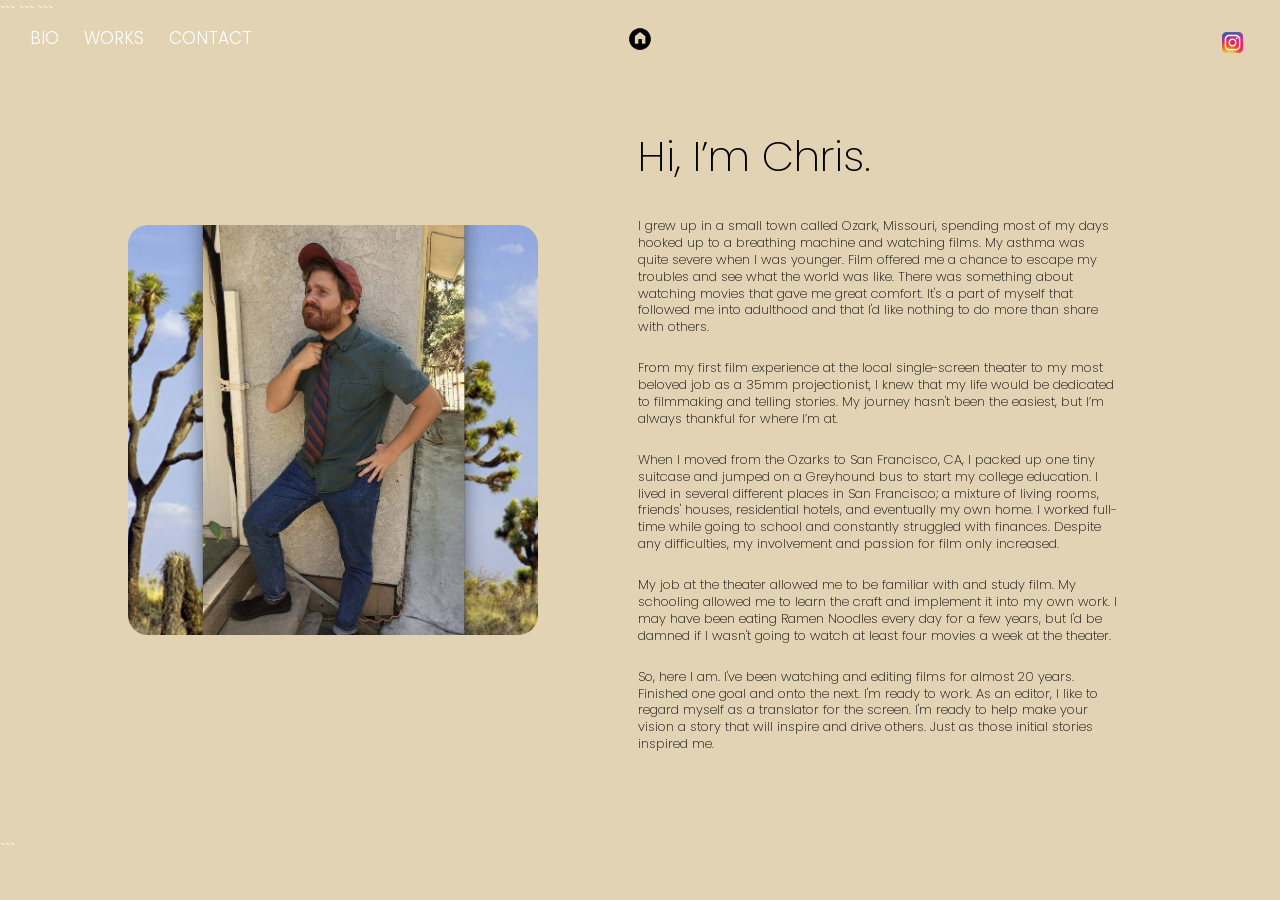
==== bio.html @ 41954a87 "Initial Website Upload" ====
<!DOCTYPE html>

<html lang="en">
<head>
    <meta charset="UTF-8">
    <meta name="viewport" content="width=device-width, initial-scale=1.0">
    <title>Bio — Chris Gren</title>

```
<link rel="preconnect" href="https://fonts.googleapis.com"> <link rel="preconnect" href="https://fonts.gstatic.com" crossorigin> <link href="https://fonts.googleapis.com/css2?family=Poppins:wght@100;200;300&display=swap" rel="stylesheet">

<link rel="stylesheet" href="style.css">
```

</head>

<body class="works-page">

```
<a href="index.html" class="home-button">
<img src="images/home.png" alt="Home">
</a>

<nav class="navigation">
    <div class="left-nav">
        <a href="bio.html">BIO</a>
        <a href="works.html">WORKS</a>
        <a href="contact.html">CONTACT</a>
    </div>

<a class="instagram" href="https://www.instagram.com/chirs_gren/" target="_blank">
    <img src="images/instagram-logo-instagram-icon-transparent-free-png.webp" alt="Instagram">
</a>
</nav>

<main class="bio-page">

    <div class="bio-image">
        <img src="images/me+3.jpg" alt="Chris Gren">
    </div>

    <div class="bio-text">
        <h1>Hi, I’m Chris.</h1>

        <p>
            I grew up in a small town called Ozark, Missouri, spending most of my days hooked up to a breathing machine and watching films. My asthma was quite severe when I was younger. Film offered me a chance to escape my troubles and see what the world was like. There was something about watching movies that gave me great comfort. It's a part of myself that followed me into adulthood and that I'd like nothing to do more than share with others.
        </p>

        <p>
            From my first film experience at the local single-screen theater to my most beloved job as a 35mm projectionist, I knew that my life would be dedicated to filmmaking and telling stories. My journey hasn't been the easiest, but I’m always thankful for where I’m at.
        </p>

        <p>
            When I moved from the Ozarks to San Francisco, CA, I packed up one tiny suitcase and jumped on a Greyhound bus to start my college education. I lived in several different places in San Francisco; a mixture of living rooms, friends' houses, residential hotels, and eventually my own home. I worked full-time while going to school and constantly struggled with finances. Despite any difficulties, my involvement and passion for film only increased.
        </p>

        <p>
            My job at the theater allowed me to be familiar with and study film. My schooling allowed me to learn the craft and implement it into my own work. I may have been eating Ramen Noodles every day for a few years, but I'd be damned if I wasn't going to watch at least four movies a week at the theater.
        </p>

        <p>
            So, here I am. I've been watching and editing films for almost 20 years. Finished one goal and onto the next. I'm ready to work. As an editor, I like to regard myself as a translator for the screen. I'm ready to help make your vision a story that will inspire and drive others. Just as those initial stories inspired me.
        </p>
    </div>

</main>
```

</body>
</html>
---- style.css ----
* {
    box-sizing: border-box;
}

html,
body {
    margin: 0;
    width: 100%;
    height: 100%;
}

body {
    font-family: "Poppins", sans-serif;
    font-weight: 300;
    background: black;
    color: white;
    overflow: hidden;
}

/* Responsive splash video */
.video-container {
    position: fixed;
    inset: 0;
    width: 100%;
    height: 100%;
    z-index: 1;
    overflow: hidden;
}

.video-container video {
    width: 100%;
    height: 100%;
    display: block;
    object-fit: cover;
    object-position: center;
}

/* Navigation */
.navigation {
    position: fixed;
    top: 0;
    left: 0;
    width: 100%;
    padding: 25px 30px;
    display: flex;
    justify-content: space-between;
    align-items: flex-start;
    z-index: 10;
}

.left-nav {
    display: flex;
    gap: 25px;
}

.navigation a {
    color: white;
    text-decoration: none;
    font-size: 17px;
    font-weight: 300;
}

.instagram {
    font-size: 17px;
}

/* Works page */
body.works-page {
    background: #e2d3b5;
    overflow-y: auto;
}

.works-grid {
    width: 90%;
    max-width: 1800px;
    margin: 120px auto 0;
    padding-bottom: 120px;

    display: grid;
    grid-template-columns: repeat(3, 1fr);
    gap: 30px;
}

.work-item {
    display: block;
    transition:
        transform 0.45s cubic-bezier(0.22, 1, 0.36, 1),
        filter 0.45s cubic-bezier(0.22, 1, 0.36, 1);
}

.work-item img {
    display: block;
    width: 100%;
    height: auto;
    border-radius: 20px;
    clip-path: inset(0 2% 0 2% round 20px);
}

.work-item:hover {
    transform: scale(1.04);
    filter: drop-shadow(0 18px 25px rgba(0, 0, 0, 0.25));
}

/* Bio page */
.bio-page {
    width: 80%;
    max-width: 1200px;
    margin: 100px auto 60px;
    display: grid;
grid-template-columns: minmax(0, 32vw) minmax(0, 1fr);    gap: 100px;
    align-items: start;
}

.bio-image {
   width: min(32vw, 60vh, 1000px);
   margin-top: 100px;
}

.bio-image img {
    display: block;
    width: 100%;
    height: auto;
    border-radius: 20px;
}

.bio-text {
    max-width: 600px;
}

.bio-text h1 {
    margin: 0 0 30px;
    font-size: 42px;
    font-weight: 300;
}

.bio-text {
max-width: 480px;
color: black;
}

.bio-text h1 {
margin: 0 0 30px;
font-size: 42px;
font-weight: 200;
color: black;
}

.bio-text p {
margin: 0 0 24px;
font-size: 13px;
line-height: 1.3;
font-weight: 200;
color: black;
}
.home-button {
position: fixed;
top: 25px;
left: 50%;
transform: translateX(-50%);
z-index: 20;
}

.home-button img {
display: block;
width: 28px;
height: auto;
}
.works-page .navigation, .works-page .home-button { position: absolute; }
.instagram img {
    width: 35px;
    height: 35px;
    display: block;
}
.contact-image {
    width: 600px !important;
    max-width: 90vw !important;
    margin-top: 100px;
}

.contact-image img {
    display: block;
    width: 100% !important;
    max-width: none !important;
    height: auto;
    border-radius: 20px;
}
.contact-image img {
    display: block;
    width: 100% !important;
    max-width: none !important;
    height: auto;
    border-radius: 20px;
    transform: rotate(20deg);
}
.contact-text-box {
    position: absolute;
    width: 100%;
    height: 205px;
    background: #4B5320;
    margin-top: -50px;
    margin-left: -20px;
    border-radius: 20px;
    z-index: 1;

    left: -50px;
    top: 200px;
}
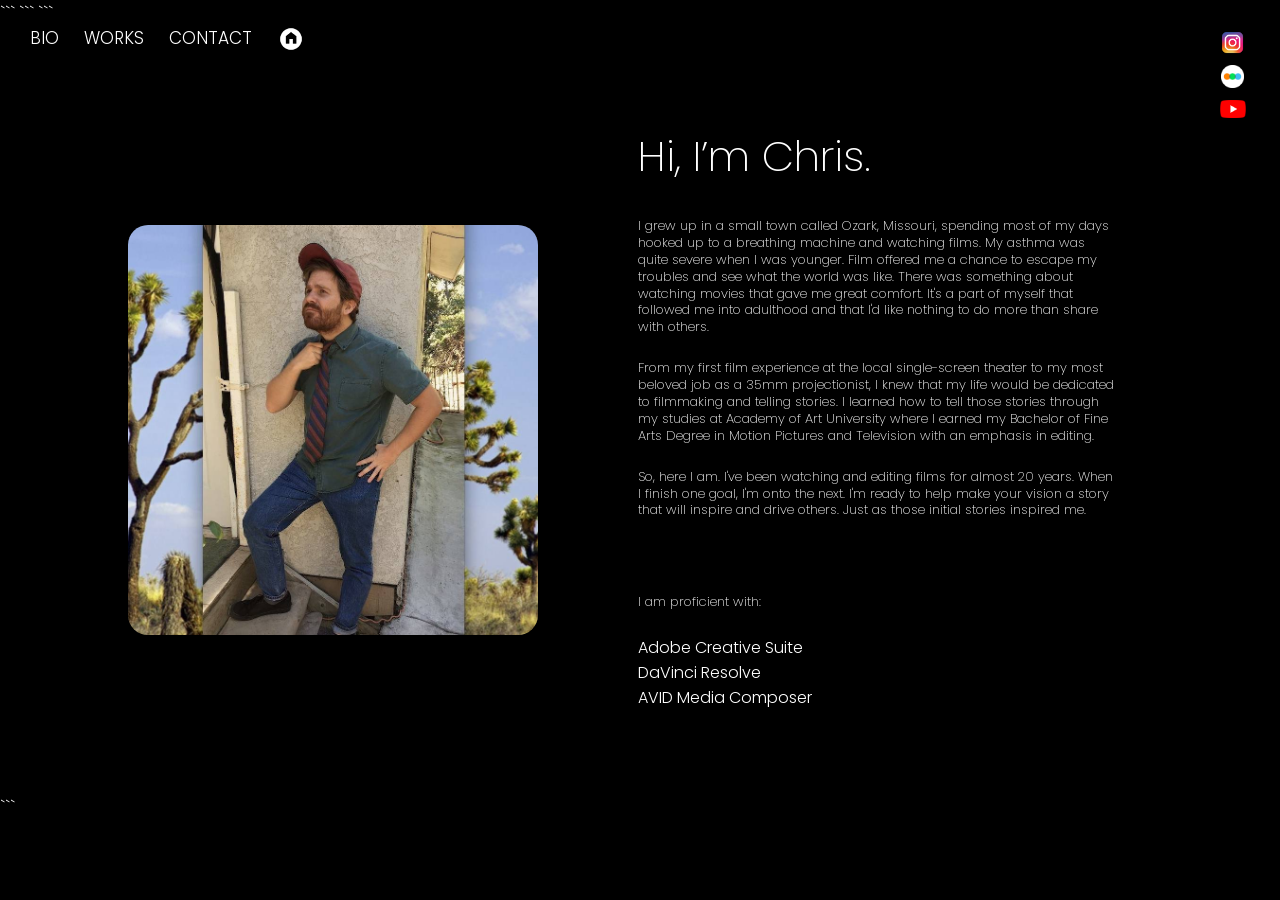
==== commit 2e48689e: "Website Update" ====
--- a/bio.html
+++ b/bio.html
@@ -17,19 +17,26 @@
 <body class="works-page">
 
 ```
-<a href="index.html" class="home-button">
-<img src="images/home.png" alt="Home">
-</a>
 
 <nav class="navigation">
     <div class="left-nav">
         <a href="bio.html">BIO</a>
         <a href="works.html">WORKS</a>
         <a href="contact.html">CONTACT</a>
+        <a href="index.html" class="home-button">
+            <img src="images/home.png" alt="Home">
+        </a>
     </div>
 
 <a class="instagram" href="https://www.instagram.com/chirs_gren/" target="_blank">
     <img src="images/instagram-logo-instagram-icon-transparent-free-png.webp" alt="Instagram">
+</a>
+
+<a class="letterboxd" href="https://letterboxd.com/chirs_gren/" target="_blank" rel="noopener noreferrer">
+    <img src="images/letterboxd-decal-dots-neg-rgb-500px.png" alt="Letterboxd">
+</a>
+<a class="youtube" href="https://www.youtube.com/@PolarbsFilm" target="_blank" rel="noopener noreferrer">
+    <img src="images/Youtube_logo.png" alt="YouTube">
 </a>
 </nav>
 
@@ -47,19 +54,27 @@
         </p>
 
         <p>
-            From my first film experience at the local single-screen theater to my most beloved job as a 35mm projectionist, I knew that my life would be dedicated to filmmaking and telling stories. My journey hasn't been the easiest, but I’m always thankful for where I’m at.
+            From my first film experience at the local single-screen theater to my most beloved job as a 35mm projectionist, I knew that my life would be dedicated to filmmaking and telling stories. I learned how to tell those stories through my studies at Academy of Art University where I earned my Bachelor of Fine Arts Degree in Motion Pictures and Television with an emphasis in editing. 
         </p>
 
         <p>
-            When I moved from the Ozarks to San Francisco, CA, I packed up one tiny suitcase and jumped on a Greyhound bus to start my college education. I lived in several different places in San Francisco; a mixture of living rooms, friends' houses, residential hotels, and eventually my own home. I worked full-time while going to school and constantly struggled with finances. Despite any difficulties, my involvement and passion for film only increased.
+            
         </p>
 
         <p>
-            My job at the theater allowed me to be familiar with and study film. My schooling allowed me to learn the craft and implement it into my own work. I may have been eating Ramen Noodles every day for a few years, but I'd be damned if I wasn't going to watch at least four movies a week at the theater.
+                        So, here I am. I've been watching and editing films for almost 20 years. When I finish one goal, I'm onto the next. I'm ready to help make your vision a story that will inspire and drive others. Just as those initial stories inspired me.
+
         </p>
-
         <p>
-            So, here I am. I've been watching and editing films for almost 20 years. Finished one goal and onto the next. I'm ready to work. As an editor, I like to regard myself as a translator for the screen. I'm ready to help make your vision a story that will inspire and drive others. Just as those initial stories inspired me.
+            <br>
+            <br>
+            <br>
+I am proficient with:
+</p>
+Adobe Creative Suite<br>
+DaVinci Resolve<br>
+AVID Media Composer<br>
+        <p>
         </p>
     </div>
 
--- a/style.css
+++ b/style.css
@@ -65,9 +65,35 @@
     font-size: 17px;
 }
 
+.letterboxd {
+    position: absolute;
+    top: 65px;
+    right: 36px;
+}
+
+.letterboxd img {
+    width: 23px;
+    height: 23px;
+    display: block;
+}
+.youtube {
+    position: fixed !important;
+    top: 100px !important;
+    right: 20px !important;
+    width: 40px;
+    height: 40px;
+    z-index: 9999 !important;
+}
+
+.youtube img {
+    width: 26px;
+    height: auto;
+    display: block;
+}
+
 /* Works page */
 body.works-page {
-    background: #e2d3b5;
+    background: black;
     overflow-y: auto;
 }
 
@@ -78,12 +104,13 @@
     padding-bottom: 120px;
 
     display: grid;
-    grid-template-columns: repeat(3, 1fr);
+ grid-template-columns: repeat(3, 1fr);
     gap: 30px;
 }
 
 .work-item {
     display: block;
+    position: relative;
     transition:
         transform 0.45s cubic-bezier(0.22, 1, 0.36, 1),
         filter 0.45s cubic-bezier(0.22, 1, 0.36, 1);
@@ -136,14 +163,14 @@
 
 .bio-text {
 max-width: 480px;
-color: black;
+color: white;
 }
 
 .bio-text h1 {
 margin: 0 0 30px;
 font-size: 42px;
 font-weight: 200;
-color: black;
+color: white;
 }
 
 .bio-text p {
@@ -151,22 +178,19 @@
 font-size: 13px;
 line-height: 1.3;
 font-weight: 200;
-color: black;
+color: white;
 }
 .home-button {
-position: fixed;
-top: 25px;
-left: 50%;
-transform: translateX(-50%);
-z-index: 20;
+    display: flex;
+    align-items: center;
 }
 
 .home-button img {
-display: block;
-width: 28px;
-height: auto;
-}
-.works-page .navigation, .works-page .home-button { position: absolute; }
+    display: block;
+    width: 28px;
+    height: auto;
+    filter: invert(1);
+}
 .instagram img {
     width: 35px;
     height: 35px;
@@ -196,14 +220,718 @@
 .contact-text-box {
     position: absolute;
     width: 100%;
-    height: 205px;
+    height: 260px;
     background: #4B5320;
-    margin-top: -50px;
+    margin-top: -80px;
     margin-left: -20px;
     border-radius: 20px;
-    z-index: 1;
+    z-index: -1;
 
     left: -50px;
     top: 200px;
 }
 
+.hover-text {
+    position: absolute;
+    top: 0;
+    left: 0;
+
+    color: white;
+    font-size: 35px;
+    font-weight: 300;
+    white-space: nowrap;
+
+    opacity: 0;
+    pointer-events: none;
+    transform: translate(-50%, -50%);
+
+    z-index: 5;
+    
+}
+.work-item:hover .hover-text {
+    opacity: 1;
+}
+.minimized-title {
+    position: absolute;
+    left: 0;
+    top: 100%;
+    width: 100%;
+    margin-top: 12px;
+    text-align: center;
+    font-size: 1rem;
+    font-weight: 300;
+    color: white;
+    opacity: 0;
+    pointer-events: none;
+    transition: opacity 0.6s ease;
+}
+.work-group.open .hover-text {
+    opacity: 0 !important;
+}
+.work-group.open .minimized-title {
+    opacity: 1;
+}
+/* Work category groups */
+.work-group {
+    position: relative;
+    grid-column: 1;
+    margin-bottom: 45px;
+}
+
+.work-group.reverse-blades {
+    grid-column: 1;
+    transform: translateX(calc(200% + 60px));
+}
+
+.work-blades {
+    position: absolute;
+    top: 0;
+    left: 0;
+    width: 100%;
+    height: 100%;
+    z-index: 1;
+}
+
+.blade {
+    position: absolute;
+    top: 0;
+    left: 0;
+    display: block;
+    width: 100%;
+    transform: translateX(0);
+    transition: transform 0.4s ease;
+}
+
+.blade:nth-child(1) {
+    transform: translateX(12px);
+    z-index: 4;
+}
+
+.blade:nth-child(2) {
+    transform: translateX(24px);
+    z-index: 3;
+}
+
+.blade:nth-child(3) {
+    transform: translateX(36px);
+    z-index: 1;
+}
+
+.blade img {
+    display: block;
+    width: 100%;
+    height: auto;
+    border-radius: 20px;
+}
+
+.work-group .main-work {
+    position: relative;
+    z-index: 2;
+    transition: all 0.9s cubic-bezier(0.22, 1, 0.36, 1);
+}
+
+
+.work-group {
+    transition: transform 0.45s cubic-bezier(0.22, 1, 0.36, 1);
+}
+
+.work-group:hover {
+    transform: scale(1.04);
+}
+
+.work-group.reverse-blades:hover {
+    transform: translateX(calc(200% + 60px)) scale(1.04);
+}
+.blade:hover {
+    z-index: 10;
+}
+
+.work-group .blade:nth-child(1):hover {
+    z-index: 10;
+}
+.work-group.open .work-blades {
+    z-index: 6;
+}
+.work-group.open:has(.blade:nth-child(1):hover) .work-blades {
+    z-index: 6;
+}
+
+
+
+.blade {
+    transition:
+        transform 1.1s cubic-bezier(0.22, 1, 0.36, 1),
+        width 1.1s cubic-bezier(0.22, 1, 0.36, 1);
+}
+.placeholder-blade {
+    width: 100%;
+    aspect-ratio: 2060 / 1089;
+    height: auto;
+    border-radius: 20px;
+}
+
+.placeholder-1 {
+    background: #8b6f47;
+}
+
+.placeholder-2 {
+    background: #536878;
+}
+
+.placeholder-3 {
+    background: #7a5963;
+}
+
+.placeholder-4 {
+    background: #6b705c;
+}
+
+.placeholder-5 {
+    background: #9a8c98;
+}
+
+.placeholder-6 {
+    background: #588157;
+}
+
+.placeholder-7 {
+    background: #6d6875;
+}
+.work-group.open .main-work {
+    position: relative;
+    z-index: 30;
+    width: 71.5%;
+    top: 50%;
+transform: translateY(-50%);
+   transition: width 1.1s cubic-bezier(0.22, 1, 0.36, 1),
+                top 1.1s cubic-bezier(0.22, 1, 0.36, 1),
+                transform 1.1s cubic-bezier(0.22, 1, 0.36, 1);
+}.blade:nth-child(4) {
+    z-index: 0;
+}
+
+.blade:nth-child(5) {
+    z-index: -1;
+}
+
+.blade:nth-child(6) {
+    z-index: -2;
+}
+
+.blade:nth-child(7) {
+    z-index: -3;
+}
+
+.blade:nth-child(8) {
+    z-index: -4;
+}
+
+.blade:nth-child(9) {
+    z-index: -5;
+}
+
+.blade:nth-child(10) {
+    z-index: -6;
+}
+.reverse-blades .main-work {
+    margin-left: auto;
+}
+.reverse-blades .main-work {
+    margin-left: auto;
+}
+/* =========================
+   Large category titles
+   ========================= */
+
+.category-title {
+    position: absolute;
+    top: 50%;
+
+    font-size: clamp(48px, 6vw, 110px);
+    font-weight: 600;
+    line-height: 1;
+    white-space: nowrap;
+
+    color: white;
+    pointer-events: none;
+    z-index: 1;
+
+    opacity: 1;
+
+    transition:
+        opacity 0.9s cubic-bezier(0.22, 1, 0.36, 1),
+        transform 1.1s cubic-bezier(0.22, 1, 0.36, 1);
+}
+
+/* Left-side categories */
+
+.work-group:not(.reverse-blades) .category-title {
+    left: 100%;
+    transform: translateY(-50%);
+}
+
+/* Right-side categories */
+
+.work-group.reverse-blades .category-title {
+    right: 100%;
+    transform: translateY(-50%);
+}
+
+/* Slide outward and fade when opened */
+
+.work-group:not(.reverse-blades) .category-title {
+    left: calc(100% + 40px);
+    transform: translateY(-50%);
+}
+
+.work-group.reverse-blades .category-title {
+    right: calc(100% + 40px);
+    transform: translateY(-50%);
+}
+
+.work-group:nth-child(1) .category-title {
+    left: calc(100% + 130px);
+}
+
+.work-group:nth-child(2) .category-title {
+    right: calc(100% + 130px);
+}
+
+.work-group:nth-child(3) .category-title {
+    left: calc(100% + 130px);
+}
+
+.work-group:nth-child(4) .category-title {
+    right: calc(100% + 130px);
+}
+.category-title {
+    transition: opacity 0.35s ease, transform 0.45s ease;
+}
+
+.work-group.open .category-title {
+    opacity: 0;
+    transform: translateX(-60px);
+    pointer-events: none;
+}
+
+.work-group.reverse-blades.open .category-title {
+    transform: translateX(60px);
+}
+/* =========================================
+   SOLID COLORS FOR WORKS PAGE
+   ========================================= */
+
+/* MAIN THUMBNAILS */
+
+
+.works-page .main-work {
+   
+    border-radius: 20px;
+}
+
+
+/* =========================================
+   DOCUMENTARY — BLUE FAMILY
+   ========================================= */
+
+.works-page .work-group:nth-child(1) .work-blades .blade:nth-child(1) {
+    background: #315C72;
+    overflow: hidden;
+    border-radius: 20px;
+}
+
+.works-page .work-group:nth-child(1) .work-blades .blade:nth-child(2) {
+    background: #3F7188;
+    overflow: hidden;
+    border-radius: 20px;
+}
+
+.works-page .work-group:nth-child(1) .work-blades .blade:nth-child(3) {
+    background: #4E879D;
+    overflow: hidden;
+    border-radius: 20px;
+}
+
+.works-page .work-group:nth-child(1) .work-blades .blade img {
+    visibility: hidden;
+}
+
+
+/* =========================================
+   NARRATIVE — BURGUNDY FAMILY
+   ========================================= */
+
+.works-page .work-group:nth-child(2) .work-blades .blade:nth-child(1) {
+    background: #6B3440;
+    overflow: hidden;
+    border-radius: 20px;
+}
+
+.works-page .work-group:nth-child(2) .work-blades .blade:nth-child(2) {
+    background: #7A3E48;
+    overflow: hidden;
+    border-radius: 20px;
+}
+
+.works-page .work-group:nth-child(2) .work-blades .blade:nth-child(3) {
+    background: #8B4A55;
+    overflow: hidden;
+    border-radius: 20px;
+}
+
+.works-page .work-group:nth-child(2) .work-blades .blade img {
+    visibility: hidden;
+}
+
+
+/* =========================================
+   AD — GOLD FAMILY
+   ========================================= */
+
+.works-page .work-group:nth-child(3) .work-blades .blade:nth-child(1) {
+    background: #735728;
+    overflow: hidden;
+    border-radius: 20px;
+}
+
+.works-page .work-group:nth-child(3) .work-blades .blade:nth-child(2) {
+    background: #8A6A32;
+    overflow: hidden;
+    border-radius: 20px;
+}
+
+.works-page .work-group:nth-child(3) .work-blades .blade:nth-child(3) {
+    background: #A07D3D;
+    overflow: hidden;
+    border-radius: 20px;
+}
+
+.works-page .work-group:nth-child(3) .work-blades .blade img {
+    visibility: hidden;
+}
+
+
+/* =========================================
+   INSTRUCTIONAL — GREEN FAMILY
+   ========================================= */
+
+.works-page .work-group:nth-child(4) .work-blades .blade:nth-child(1) {
+    background: #345740;
+    overflow: hidden;
+    border-radius: 20px;
+}
+
+.works-page .work-group:nth-child(4) .work-blades .blade:nth-child(2) {
+    background: #416B50;
+    overflow: hidden;
+    border-radius: 20px;
+}
+
+.works-page .work-group:nth-child(4) .work-blades .blade:nth-child(3) {
+    background: #518261;
+    overflow: hidden;
+    border-radius: 20px;
+}
+
+.works-page .work-group:nth-child(4) .work-blades .blade img {
+    visibility: hidden;
+}
+/* =========================================
+   MOBILE WORKS PAGE
+   ========================================= */
+
+@media (max-width: 700px) {
+
+    /* Single-column page layout */
+    body.works-page {
+        overflow-x: hidden;
+    }
+
+    .works-grid {
+        width: 92%;
+        max-width: none;
+        margin: 100px auto 80px;
+        padding-bottom: 60px;
+
+        display: flex;
+        flex-direction: column;
+        gap: 70px;
+    }
+
+    /* Every category becomes full width */
+    .work-group,
+    .work-group.reverse-blades {
+        width: 100%;
+        grid-column: auto;
+        margin: 0;
+        transform: none;
+    }
+
+    .work-group:hover,
+    .work-group.reverse-blades:hover {
+        transform: none;
+    }
+
+    /* Large main thumbnail */
+    .work-group .main-work,
+    .work-group.open .main-work {
+        width: 100%;
+        margin: 0;
+        top: auto;
+        transform: none;
+    }
+
+    .work-group .main-work:hover {
+        transform: scale(1.02);
+    }
+
+    /* Keep the image's existing rounded corners */
+    .work-item img {
+        width: 100%;
+        border-radius: 20px;
+        clip-path: inset(0 2% 0 2% round 20px);
+    }
+
+    /* Category title becomes a simple label */
+    .category-title,
+    .work-group:nth-child(1) .category-title,
+    .work-group:nth-child(2) .category-title,
+    .work-group:nth-child(3) .category-title,
+    .work-group:nth-child(4) .category-title {
+        position: relative;
+        top: auto;
+        left: auto;
+        right: auto;
+
+        display: block;
+        margin-top: 14px;
+
+        text-align: center;
+        font-size: 28px;
+        line-height: 1;
+        font-weight: 500;
+
+        transform: none;
+        opacity: 1;
+    }
+
+    .work-group.open .category-title,
+    .work-group.reverse-blades.open .category-title {
+        opacity: 1;
+        transform: none;
+    }
+
+    /* The blades now live BELOW the main thumbnail */
+    .work-blades {
+        position: relative;
+        top: auto;
+        left: auto;
+
+        width: 100%;
+        height: 0;
+
+        margin-top: 0;
+
+        overflow: visible;
+        z-index: 6;
+    }
+
+    /* All blades become two-column cards */
+    .blade {
+        position: absolute;
+        top: 0;
+        left: 0;
+
+        width: 48% !important;
+
+        transition:
+            transform 0.7s cubic-bezier(0.22, 1, 0.36, 1),
+            opacity 0.5s ease;
+
+        opacity: 0;
+        pointer-events: none;
+        z-index: 1;
+    }
+
+    /* Hide blades while closed */
+    .work-group:not(.open) .blade {
+        opacity: 0;
+        pointer-events: none;
+    }
+
+    /* Show blades when opened */
+    .work-group.open .blade {
+        opacity: 1;
+        pointer-events: auto;
+    }
+
+    /*
+       MOBILE BLADE POSITIONS
+
+       2 columns × 5 rows
+    */
+
+    .work-group.open .blade:nth-child(1) {
+        transform: translate(0, 0) !important;
+    }
+
+    .work-group.open .blade:nth-child(2) {
+        transform: translate(108%, 0) !important;
+    }
+
+    .work-group.open .blade:nth-child(3) {
+        transform: translate(0, 108%) !important;
+    }
+
+    .work-group.open .blade:nth-child(4) {
+        transform: translate(108%, 108%) !important;
+    }
+
+    .work-group.open .blade:nth-child(5) {
+        transform: translate(0, 216%) !important;
+    }
+
+    .work-group.open .blade:nth-child(6) {
+        transform: translate(108%, 216%) !important;
+    }
+
+    .work-group.open .blade:nth-child(7) {
+        transform: translate(0, 324%) !important;
+    }
+
+    .work-group.open .blade:nth-child(8) {
+        transform: translate(108%, 324%) !important;
+    }
+
+    .work-group.open .blade:nth-child(9) {
+        transform: translate(0, 432%) !important;
+    }
+
+    .work-group.open .blade:nth-child(10) {
+        transform: translate(108%, 432%) !important;
+    }
+
+    /*
+       Give the open blade area enough vertical room
+       for all five rows.
+    */
+
+    .work-group.open .work-blades {
+        height: calc((100vw * 0.92 * 0.48 / 1.891) * 5.4);
+        margin-top: 25px;
+    }
+
+    /* Keep the solid-color blades rounded */
+    .work-group .blade {
+        border-radius: 20px;
+        overflow: hidden;
+    }
+
+    /* Mobile hover text isn't useful on touchscreens */
+    .hover-text {
+        display: none;
+    }
+
+    /* The title below the main thumb is unnecessary on mobile */
+    .minimized-title {
+        display: none;
+    }
+
+    /* Don't enlarge blades when a finger touches them */
+    .blade:hover {
+        width: 48% !important;
+        transform-origin: center;
+    }
+
+    /*
+       Give the main image a little breathing room
+       after opening.
+    */
+    .work-group.open {
+        margin-bottom: 20px;
+    }
+
+}
+/* Mobile navigation */
+@media (max-width: 700px) {
+
+    .home-button {
+        position: absolute;
+        top: 28.5px;
+        left: auto;
+        right: 60px;
+        transform: none;
+    }
+
+    .home-button img {
+        width: 28px;
+        height: auto;
+    }
+
+    .works-page .navigation {
+        padding: 25px 20px;
+    }
+
+/* Smaller Bio text on mobile */
+.bio-page {
+    width: 92%;
+    display: block;
+}
+
+.bio-image {
+    width: 52%;
+    float: right;
+    margin: 0 -20px 20px 20px;
+}
+
+.bio-image img {
+    width: 100%;
+    height: auto;
+    display: block;
+    transform: scale(1.12) translateX(-25px);
+}
+.bio-text {
+    max-width: none;
+    width: 100%;
+}
+
+.bio-text h1 {
+    font-size: 20px;
+    margin: 0 0 20px;
+    clear: right;
+    padding-top: 20px;
+}
+
+.bio-text p {
+    font-size: 13px;
+    line-height: 1.3;
+    margin-bottom: 24px;
+}
+    /* Mobile Contact page */
+    .contact-image {
+        margin-top: 160px;
+    }
+
+    .contact-text {
+        font-size: 7px;
+        line-height: 1.3;
+    }
+
+    .contact-text-box {
+        height: 205px;
+    }
+.video-container video {
+    width: 100%;
+    height: 100%;
+    position: absolute;
+    top: 0;
+    left: 0;
+    margin: 0;
+    transform: none;
+    object-fit: contain;
+    object-position: center;
+}
+}
+        
+    
+    
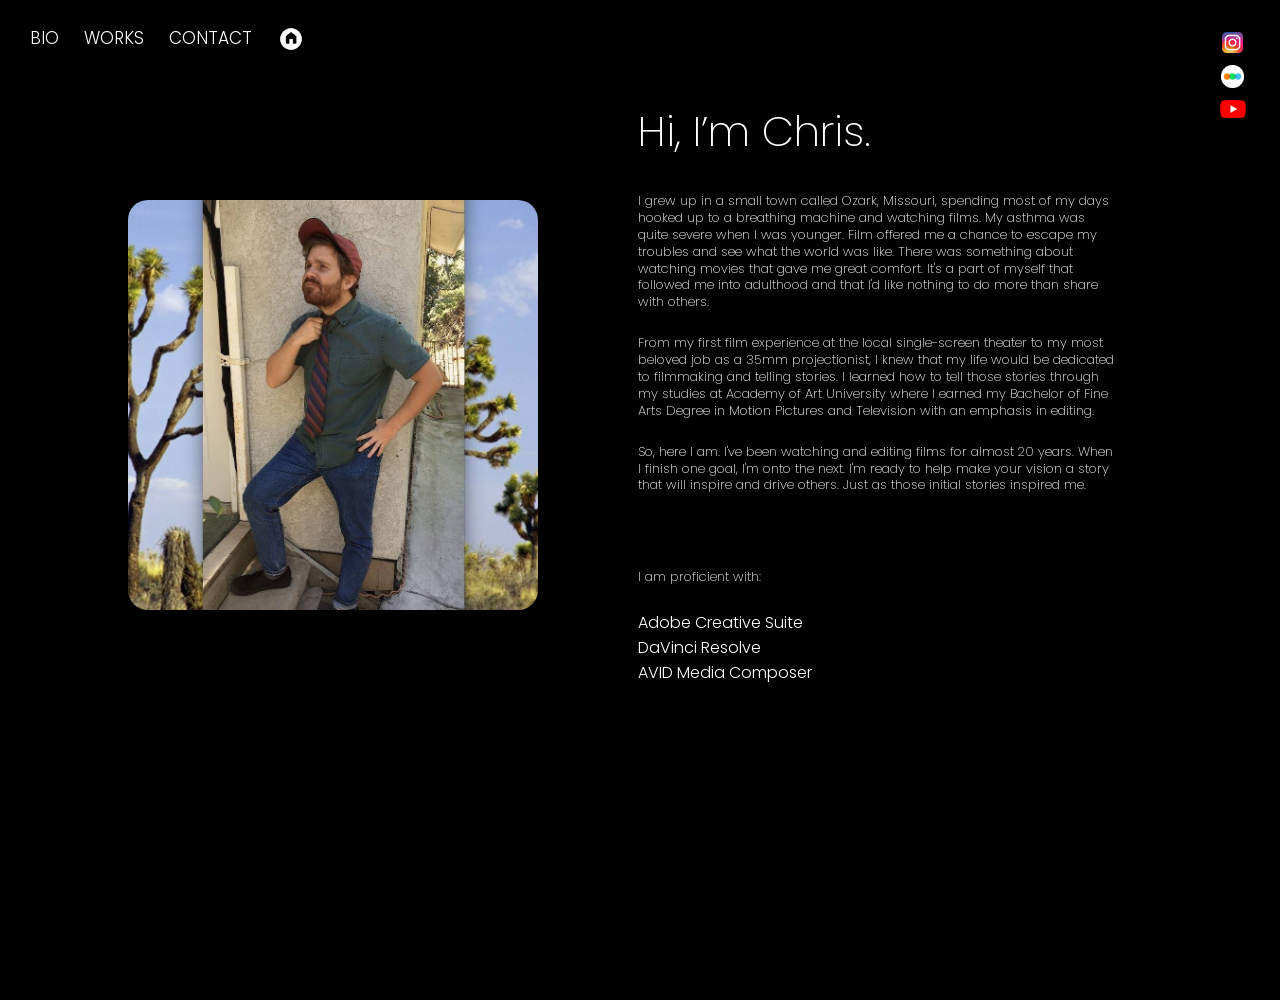
==== commit b9403100: "Website Update" ====
--- a/bio.html
+++ b/bio.html
@@ -6,17 +6,17 @@
     <meta name="viewport" content="width=device-width, initial-scale=1.0">
     <title>Bio — Chris Gren</title>
 
-```
+
 <link rel="preconnect" href="https://fonts.googleapis.com"> <link rel="preconnect" href="https://fonts.gstatic.com" crossorigin> <link href="https://fonts.googleapis.com/css2?family=Poppins:wght@100;200;300&display=swap" rel="stylesheet">
 
 <link rel="stylesheet" href="style.css">
-```
+
 
 </head>
 
 <body class="works-page">
 
-```
+
 
 <nav class="navigation">
     <div class="left-nav">
@@ -79,7 +79,7 @@
     </div>
 
 </main>
-```
+
 
 </body>
 </html>
--- a/style.css
+++ b/style.css
@@ -265,8 +265,8 @@
     pointer-events: none;
     transition: opacity 0.6s ease;
 }
-.work-group.open .hover-text {
-    opacity: 0 !important;
+.work-group.open .category-hover {
+    display: none;
 }
 .work-group.open .minimized-title {
     opacity: 1;
@@ -641,7 +641,9 @@
    ========================================= */
 
 @media (max-width: 700px) {
-
+.home-button {
+    display: none;
+}
     /* Single-column page layout */
     body.works-page {
         overflow-x: hidden;
@@ -854,13 +856,12 @@
 }
 /* Mobile navigation */
 @media (max-width: 700px) {
-
+.navigation .home-button {
+    display: none;
+    pointer-events: none;
+}
     .home-button {
-        position: absolute;
-        top: 28.5px;
-        left: auto;
-        right: 60px;
-        transform: none;
+        display: none;
     }
 
     .home-button img {
@@ -932,6 +933,34 @@
     object-position: center;
 }
 }
-        
+@media (max-width: 700px) {
+
+    .letterboxd {
+        position: fixed;
+        top: 27px;
+        right: 87px;
+    }
+
+    .youtube {
+        position: fixed !important;
+        top: 30px !important;
+        right: 40px !important;
+    }
+
+    .instagram {
+        position: fixed;
+        top: 22px;
+        right: 18px;
+    }
+
+}
     
-    +   .click-to-open {
+    font-size: 35%;
+    font-weight: 300;
+    position: relative;
+    top: 20px;
+}
+.hover-text {
+    text-align: center;
+}
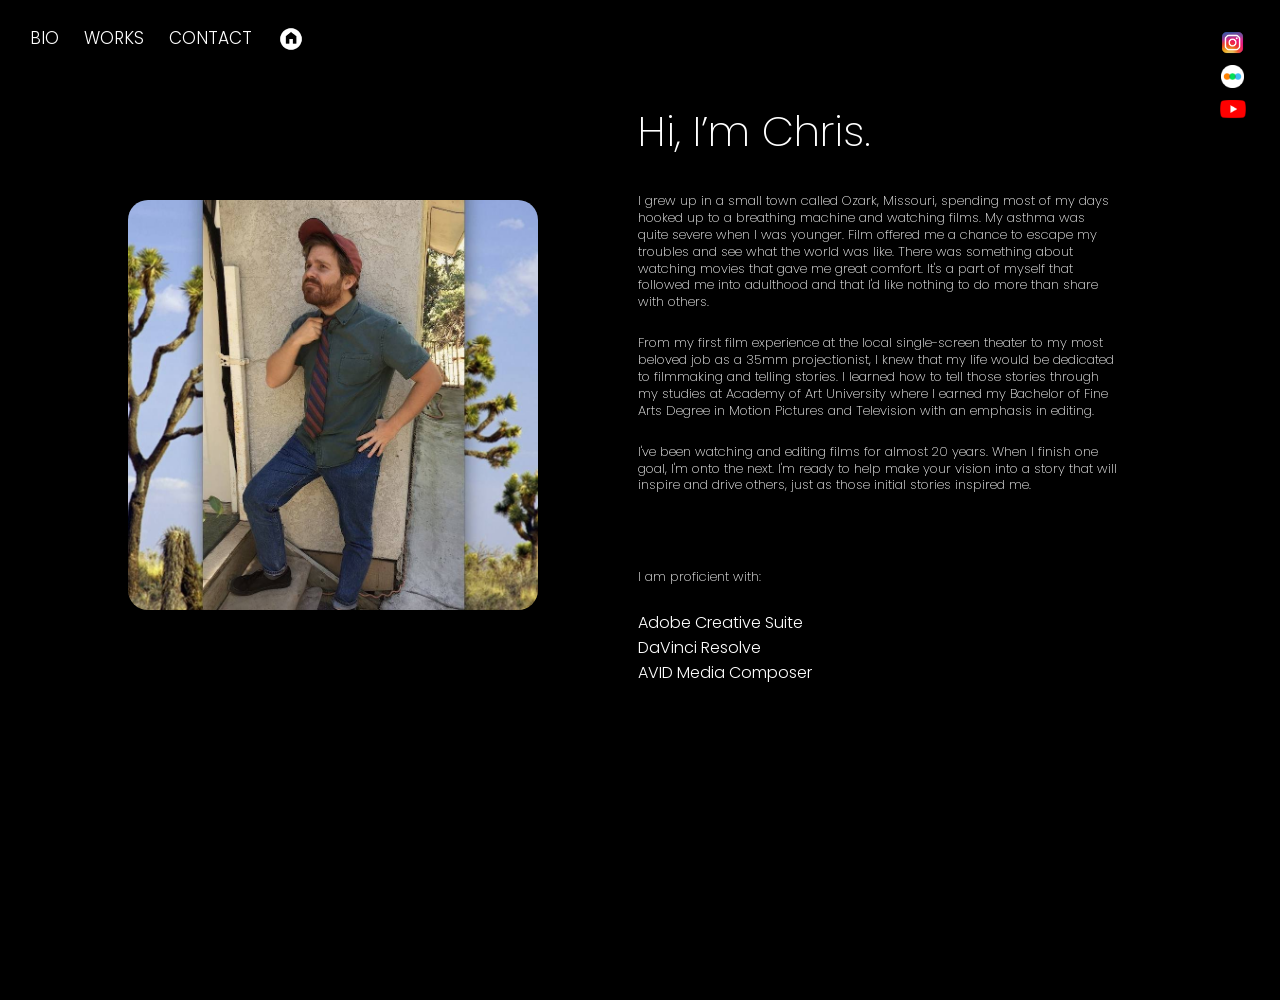
==== commit 94978b86: "Website Update" ====
--- a/bio.html
+++ b/bio.html
@@ -1,85 +1,120 @@
 <!DOCTYPE html>
+<html lang="en">
 
-<html lang="en">
 <head>
     <meta charset="UTF-8">
     <meta name="viewport" content="width=device-width, initial-scale=1.0">
+
     <title>Bio — Chris Gren</title>
 
+    <!-- Google Fonts -->
+    <link rel="preconnect" href="https://fonts.googleapis.com">
+    <link rel="preconnect" href="https://fonts.gstatic.com" crossorigin>
+    <link
+        href="https://fonts.googleapis.com/css2?family=Poppins:wght@100;200;300&display=swap"
+        rel="stylesheet"
+    >
 
-<link rel="preconnect" href="https://fonts.googleapis.com"> <link rel="preconnect" href="https://fonts.gstatic.com" crossorigin> <link href="https://fonts.googleapis.com/css2?family=Poppins:wght@100;200;300&display=swap" rel="stylesheet">
-
-<link rel="stylesheet" href="style.css">
-
-
+    <!-- Main stylesheet -->
+    <link rel="stylesheet" href="style.css">
 </head>
 
 <body class="works-page">
 
+    <!-- Navigation -->
+    <nav class="navigation">
 
+        <div class="left-nav">
+            <a href="bio.html">BIO</a>
+            <a href="works.html">WORKS</a>
+            <a href="contact.html">CONTACT</a>
 
-<nav class="navigation">
-    <div class="left-nav">
-        <a href="bio.html">BIO</a>
-        <a href="works.html">WORKS</a>
-        <a href="contact.html">CONTACT</a>
-        <a href="index.html" class="home-button">
-            <img src="images/home.png" alt="Home">
+            <a href="index.html" class="home-button">
+                <img src="images/home.png" alt="Home">
+            </a>
+        </div>
+
+        <!-- Social links -->
+        <a
+            class="instagram"
+            href="https://www.instagram.com/chirs_gren/"
+            target="_blank"
+        >
+            <img
+                src="images/instagram-logo-instagram-icon-transparent-free-png.webp"
+                alt="Instagram"
+            >
         </a>
-    </div>
 
-<a class="instagram" href="https://www.instagram.com/chirs_gren/" target="_blank">
-    <img src="images/instagram-logo-instagram-icon-transparent-free-png.webp" alt="Instagram">
-</a>
+        <a
+            class="letterboxd"
+            href="https://letterboxd.com/chirs_gren/"
+            target="_blank"
+            rel="noopener noreferrer"
+        >
+            <img
+                src="images/letterboxd-decal-dots-neg-rgb-500px.png"
+                alt="Letterboxd"
+            >
+        </a>
 
-<a class="letterboxd" href="https://letterboxd.com/chirs_gren/" target="_blank" rel="noopener noreferrer">
-    <img src="images/letterboxd-decal-dots-neg-rgb-500px.png" alt="Letterboxd">
-</a>
-<a class="youtube" href="https://www.youtube.com/@PolarbsFilm" target="_blank" rel="noopener noreferrer">
-    <img src="images/Youtube_logo.png" alt="YouTube">
-</a>
-</nav>
+        <a
+            class="youtube"
+            href="https://www.youtube.com/@PolarbsFilm"
+            target="_blank"
+            rel="noopener noreferrer"
+        >
+            <img
+                src="images/Youtube_logo.png"
+                alt="YouTube"
+            >
+        </a>
 
-<main class="bio-page">
+    </nav>
 
-    <div class="bio-image">
-        <img src="images/me+3.jpg" alt="Chris Gren">
-    </div>
+    <!-- Bio content -->
+    <main class="bio-page">
 
-    <div class="bio-text">
-        <h1>Hi, I’m Chris.</h1>
+        <div class="bio-image">
+            <img src="images/me+3.jpg" alt="Chris Gren">
+        </div>
 
-        <p>
-            I grew up in a small town called Ozark, Missouri, spending most of my days hooked up to a breathing machine and watching films. My asthma was quite severe when I was younger. Film offered me a chance to escape my troubles and see what the world was like. There was something about watching movies that gave me great comfort. It's a part of myself that followed me into adulthood and that I'd like nothing to do more than share with others.
-        </p>
+        <div class="bio-text">
 
-        <p>
-            From my first film experience at the local single-screen theater to my most beloved job as a 35mm projectionist, I knew that my life would be dedicated to filmmaking and telling stories. I learned how to tell those stories through my studies at Academy of Art University where I earned my Bachelor of Fine Arts Degree in Motion Pictures and Television with an emphasis in editing. 
-        </p>
+            <h1>Hi, I’m Chris.</h1>
 
-        <p>
-            
-        </p>
+            <p>
+                I grew up in a small town called Ozark, Missouri, spending most of my days hooked up to a breathing machine and watching films. My asthma was quite severe when I was younger. Film offered me a chance to escape my troubles and see what the world was like. There was something about watching movies that gave me great comfort. It's a part of myself that followed me into adulthood and that I'd like nothing to do more than share with others.
+            </p>
 
-        <p>
-                        So, here I am. I've been watching and editing films for almost 20 years. When I finish one goal, I'm onto the next. I'm ready to help make your vision a story that will inspire and drive others. Just as those initial stories inspired me.
+            <p>
+                From my first film experience at the local single-screen theater to my most beloved job as a 35mm projectionist, I knew that my life would be dedicated to filmmaking and telling stories. I learned how to tell those stories through my studies at Academy of Art University where I earned my Bachelor of Fine Arts Degree in Motion Pictures and Television with an emphasis in editing.
+            </p>
 
-        </p>
-        <p>
-            <br>
-            <br>
-            <br>
-I am proficient with:
-</p>
-Adobe Creative Suite<br>
-DaVinci Resolve<br>
-AVID Media Composer<br>
-        <p>
-        </p>
-    </div>
+            <p>
+            </p>
 
-</main>
+            <p>
+                I've been watching and editing films for almost 20 years. When I finish one goal, I'm onto the next. I'm ready to help make your vision into a story that will inspire and drive others, just as those initial stories inspired me.
+            </p>
 
+            <p>
+                <br>
+                <br>
+                <br>
+                I am proficient with:
+            </p>
+
+            Adobe Creative Suite<br>
+            DaVinci Resolve<br>
+            AVID Media Composer
+
+            <p>
+            </p>
+
+        </div>
+
+    </main>
 
 </body>
-</html>
+</html>
--- a/style.css
+++ b/style.css
@@ -1,3 +1,6 @@
+/* =========================================================
+   GLOBAL
+   ========================================================= */
 
 * {
     box-sizing: border-box;
@@ -18,7 +21,11 @@
     overflow: hidden;
 }
 
-/* Responsive splash video */
+
+/* =========================================================
+   SPLASH VIDEO
+   ========================================================= */
+
 .video-container {
     position: fixed;
     inset: 0;
@@ -36,7 +43,11 @@
     object-position: center;
 }
 
-/* Navigation */
+
+/* =========================================================
+   NAVIGATION
+   ========================================================= */
+
 .navigation {
     position: fixed;
     top: 0;
@@ -61,8 +72,26 @@
     font-weight: 300;
 }
 
+.home-button {
+    display: flex;
+    align-items: center;
+}
+
+.home-button img {
+    display: block;
+    width: 28px;
+    height: auto;
+    filter: invert(1);
+}
+
 .instagram {
     font-size: 17px;
+}
+
+.instagram img {
+    width: 35px;
+    height: 35px;
+    display: block;
 }
 
 .letterboxd {
@@ -76,6 +105,7 @@
     height: 23px;
     display: block;
 }
+
 .youtube {
     position: fixed !important;
     top: 100px !important;
@@ -91,7 +121,11 @@
     display: block;
 }
 
-/* Works page */
+
+/* =========================================================
+   WORKS PAGE — GENERAL
+   ========================================================= */
+
 body.works-page {
     background: black;
     overflow-y: auto;
@@ -104,7 +138,7 @@
     padding-bottom: 120px;
 
     display: grid;
- grid-template-columns: repeat(3, 1fr);
+    grid-template-columns: repeat(3, 1fr);
     gap: 30px;
 }
 
@@ -129,107 +163,135 @@
     filter: drop-shadow(0 18px 25px rgba(0, 0, 0, 0.25));
 }
 
-/* Bio page */
-.bio-page {
-    width: 80%;
-    max-width: 1200px;
-    margin: 100px auto 60px;
-    display: grid;
-grid-template-columns: minmax(0, 32vw) minmax(0, 1fr);    gap: 100px;
-    align-items: start;
-}
-
-.bio-image {
-   width: min(32vw, 60vh, 1000px);
-   margin-top: 100px;
-}
-
-.bio-image img {
-    display: block;
-    width: 100%;
-    height: auto;
-    border-radius: 20px;
-}
-
-.bio-text {
-    max-width: 600px;
-}
-
-.bio-text h1 {
-    margin: 0 0 30px;
-    font-size: 42px;
-    font-weight: 300;
-}
-
-.bio-text {
-max-width: 480px;
-color: white;
-}
-
-.bio-text h1 {
-margin: 0 0 30px;
-font-size: 42px;
-font-weight: 200;
-color: white;
-}
-
-.bio-text p {
-margin: 0 0 24px;
-font-size: 13px;
-line-height: 1.3;
-font-weight: 200;
-color: white;
-}
-.home-button {
-    display: flex;
-    align-items: center;
-}
-
-.home-button img {
-    display: block;
-    width: 28px;
-    height: auto;
-    filter: invert(1);
-}
-.instagram img {
-    width: 35px;
-    height: 35px;
-    display: block;
-}
-.contact-image {
-    width: 600px !important;
-    max-width: 90vw !important;
-    margin-top: 100px;
-}
-
-.contact-image img {
-    display: block;
-    width: 100% !important;
-    max-width: none !important;
-    height: auto;
-    border-radius: 20px;
-}
-.contact-image img {
-    display: block;
-    width: 100% !important;
-    max-width: none !important;
-    height: auto;
-    border-radius: 20px;
-    transform: rotate(20deg);
-}
-.contact-text-box {
+
+/* =========================================================
+   WORKS PAGE — CATEGORY GROUPS
+   ========================================================= */
+
+.work-group {
+    position: relative;
+    grid-column: 1;
+    margin-bottom: 45px;
+    transition: transform 0.45s cubic-bezier(0.22, 1, 0.36, 1);
+}
+
+.work-group.reverse-blades {
+    grid-column: 1;
+    transform: translateX(calc(200% + 60px));
+}
+
+.work-group:hover {
+    transform: scale(1.04);
+}
+
+.work-group.reverse-blades:hover {
+    transform: translateX(calc(200% + 60px)) scale(1.04);
+}
+
+
+/* =========================================================
+   WORKS PAGE — MAIN WORK IMAGE
+   ========================================================= */
+
+.work-group .main-work {
+    position: relative;
+    z-index: 2;
+    transition: all 0.9s cubic-bezier(0.22, 1, 0.36, 1);
+}
+
+.work-group.open .main-work {
+    position: relative;
+    z-index: 30;
+    width: 71.5%;
+    top: 50%;
+    transform: translateY(-50%);
+    transition:
+        width 1.1s cubic-bezier(0.22, 1, 0.36, 1),
+        top 1.1s cubic-bezier(0.22, 1, 0.36, 1),
+        transform 1.1s cubic-bezier(0.22, 1, 0.36, 1);
+}
+
+.reverse-blades .main-work {
+    margin-left: auto;
+}
+
+.works-page .main-work {
+    border-radius: 20px;
+}
+
+
+/* =========================================================
+   WORKS PAGE — CATEGORY TITLES
+   ========================================================= */
+
+.category-title {
     position: absolute;
-    width: 100%;
-    height: 260px;
-    background: #4B5320;
-    margin-top: -80px;
-    margin-left: -20px;
-    border-radius: 20px;
-    z-index: -1;
-
-    left: -50px;
-    top: 200px;
-}
+    top: 50%;
+
+    font-size: clamp(48px, 6vw, 110px);
+    font-weight: 600;
+    line-height: 1;
+    white-space: nowrap;
+
+    color: white;
+    pointer-events: none;
+    z-index: 1;
+
+    opacity: 1;
+
+    transition:
+        opacity 0.35s ease,
+        transform 0.45s ease;
+}
+
+/* Left-side categories */
+
+.work-group:not(.reverse-blades) .category-title {
+    left: calc(100% + 40px);
+    transform: translateY(-50%);
+}
+
+/* Right-side categories */
+
+.work-group.reverse-blades .category-title {
+    right: calc(100% + 40px);
+    transform: translateY(-50%);
+}
+
+/* Category-specific spacing */
+
+.work-group:nth-child(1) .category-title {
+    left: calc(100% + 130px);
+}
+
+.work-group:nth-child(2) .category-title {
+    right: calc(100% + 130px);
+}
+
+.work-group:nth-child(3) .category-title {
+    left: calc(100% + 130px);
+}
+
+.work-group:nth-child(4) .category-title {
+    right: calc(100% + 130px);
+}
+
+/* Hide category title when opened */
+
+.work-group.open .category-title {
+    opacity: 0;
+    transform: translateX(-60px);
+    pointer-events: none;
+}
+
+.work-group.reverse-blades.open .category-title {
+    transform: translateX(60px);
+}
+
+
+/* =========================================================
+   WORKS PAGE — HOVER TEXT
+   ========================================================= */
 
 .hover-text {
     position: absolute;
@@ -240,48 +302,55 @@
     font-size: 35px;
     font-weight: 300;
     white-space: nowrap;
+    text-align: center;
 
     opacity: 0;
     pointer-events: none;
     transform: translate(-50%, -50%);
 
     z-index: 5;
-    
-}
+}
+
 .work-item:hover .hover-text {
     opacity: 1;
 }
+
+.click-to-open {
+    font-size: 35%;
+    font-weight: 300;
+    position: relative;
+    top: 20px;
+}
+
+.work-group.open .category-hover {
+    display: none;
+}
+
 .minimized-title {
     position: absolute;
     left: 0;
     top: 100%;
     width: 100%;
     margin-top: 12px;
+
     text-align: center;
     font-size: 1rem;
     font-weight: 300;
     color: white;
+
     opacity: 0;
     pointer-events: none;
     transition: opacity 0.6s ease;
 }
-.work-group.open .category-hover {
-    display: none;
-}
+
 .work-group.open .minimized-title {
     opacity: 1;
 }
-/* Work category groups */
-.work-group {
-    position: relative;
-    grid-column: 1;
-    margin-bottom: 45px;
-}
-
-.work-group.reverse-blades {
-    grid-column: 1;
-    transform: translateX(calc(200% + 60px));
-}
+
+
+/* =========================================================
+   WORKS PAGE — BLADES
+   ========================================================= */
 
 .work-blades {
     position: absolute;
@@ -298,23 +367,12 @@
     left: 0;
     display: block;
     width: 100%;
+
     transform: translateX(0);
-    transition: transform 0.4s ease;
-}
-
-.blade:nth-child(1) {
-    transform: translateX(12px);
-    z-index: 4;
-}
-
-.blade:nth-child(2) {
-    transform: translateX(24px);
-    z-index: 3;
-}
-
-.blade:nth-child(3) {
-    transform: translateX(36px);
-    z-index: 1;
+
+    transition:
+        transform 1.1s cubic-bezier(0.22, 1, 0.36, 1),
+        width 1.1s cubic-bezier(0.22, 1, 0.36, 1);
 }
 
 .blade img {
@@ -324,24 +382,6 @@
     border-radius: 20px;
 }
 
-.work-group .main-work {
-    position: relative;
-    z-index: 2;
-    transition: all 0.9s cubic-bezier(0.22, 1, 0.36, 1);
-}
-
-
-.work-group {
-    transition: transform 0.45s cubic-bezier(0.22, 1, 0.36, 1);
-}
-
-.work-group:hover {
-    transform: scale(1.04);
-}
-
-.work-group.reverse-blades:hover {
-    transform: translateX(calc(200% + 60px)) scale(1.04);
-}
 .blade:hover {
     z-index: 10;
 }
@@ -349,20 +389,66 @@
 .work-group .blade:nth-child(1):hover {
     z-index: 10;
 }
+
+
+/* Initial blade stack */
+
+.blade:nth-child(1) {
+    transform: translateX(12px);
+    z-index: 4;
+}
+
+.blade:nth-child(2) {
+    transform: translateX(24px);
+    z-index: 3;
+}
+
+.blade:nth-child(3) {
+    transform: translateX(36px);
+    z-index: 1;
+}
+
+.blade:nth-child(4) {
+    z-index: 0;
+}
+
+.blade:nth-child(5) {
+    z-index: -1;
+}
+
+.blade:nth-child(6) {
+    z-index: -2;
+}
+
+.blade:nth-child(7) {
+    z-index: -3;
+}
+
+.blade:nth-child(8) {
+    z-index: -4;
+}
+
+.blade:nth-child(9) {
+    z-index: -5;
+}
+
+.blade:nth-child(10) {
+    z-index: -6;
+}
+
 .work-group.open .work-blades {
     z-index: 6;
 }
+
 .work-group.open:has(.blade:nth-child(1):hover) .work-blades {
     z-index: 6;
 }
 
 
-
-.blade {
-    transition:
-        transform 1.1s cubic-bezier(0.22, 1, 0.36, 1),
-        width 1.1s cubic-bezier(0.22, 1, 0.36, 1);
-}
+/* =========================================================
+   WORKS PAGE — PLACEHOLDER BLADES
+   ========================================================= */
+
 .placeholder-blade {
     width: 100%;
     aspect-ratio: 2060 / 1089;
@@ -397,142 +483,13 @@
 .placeholder-7 {
     background: #6d6875;
 }
-.work-group.open .main-work {
-    position: relative;
-    z-index: 30;
-    width: 71.5%;
-    top: 50%;
-transform: translateY(-50%);
-   transition: width 1.1s cubic-bezier(0.22, 1, 0.36, 1),
-                top 1.1s cubic-bezier(0.22, 1, 0.36, 1),
-                transform 1.1s cubic-bezier(0.22, 1, 0.36, 1);
-}.blade:nth-child(4) {
-    z-index: 0;
-}
-
-.blade:nth-child(5) {
-    z-index: -1;
-}
-
-.blade:nth-child(6) {
-    z-index: -2;
-}
-
-.blade:nth-child(7) {
-    z-index: -3;
-}
-
-.blade:nth-child(8) {
-    z-index: -4;
-}
-
-.blade:nth-child(9) {
-    z-index: -5;
-}
-
-.blade:nth-child(10) {
-    z-index: -6;
-}
-.reverse-blades .main-work {
-    margin-left: auto;
-}
-.reverse-blades .main-work {
-    margin-left: auto;
-}
-/* =========================
-   Large category titles
-   ========================= */
-
-.category-title {
-    position: absolute;
-    top: 50%;
-
-    font-size: clamp(48px, 6vw, 110px);
-    font-weight: 600;
-    line-height: 1;
-    white-space: nowrap;
-
-    color: white;
-    pointer-events: none;
-    z-index: 1;
-
-    opacity: 1;
-
-    transition:
-        opacity 0.9s cubic-bezier(0.22, 1, 0.36, 1),
-        transform 1.1s cubic-bezier(0.22, 1, 0.36, 1);
-}
-
-/* Left-side categories */
-
-.work-group:not(.reverse-blades) .category-title {
-    left: 100%;
-    transform: translateY(-50%);
-}
-
-/* Right-side categories */
-
-.work-group.reverse-blades .category-title {
-    right: 100%;
-    transform: translateY(-50%);
-}
-
-/* Slide outward and fade when opened */
-
-.work-group:not(.reverse-blades) .category-title {
-    left: calc(100% + 40px);
-    transform: translateY(-50%);
-}
-
-.work-group.reverse-blades .category-title {
-    right: calc(100% + 40px);
-    transform: translateY(-50%);
-}
-
-.work-group:nth-child(1) .category-title {
-    left: calc(100% + 130px);
-}
-
-.work-group:nth-child(2) .category-title {
-    right: calc(100% + 130px);
-}
-
-.work-group:nth-child(3) .category-title {
-    left: calc(100% + 130px);
-}
-
-.work-group:nth-child(4) .category-title {
-    right: calc(100% + 130px);
-}
-.category-title {
-    transition: opacity 0.35s ease, transform 0.45s ease;
-}
-
-.work-group.open .category-title {
-    opacity: 0;
-    transform: translateX(-60px);
-    pointer-events: none;
-}
-
-.work-group.reverse-blades.open .category-title {
-    transform: translateX(60px);
-}
-/* =========================================
-   SOLID COLORS FOR WORKS PAGE
-   ========================================= */
-
-/* MAIN THUMBNAILS */
-
-
-.works-page .main-work {
-   
-    border-radius: 20px;
-}
-
-
-/* =========================================
-   DOCUMENTARY — BLUE FAMILY
-   ========================================= */
+
+
+/* =========================================================
+   WORKS PAGE — BLADE COLORS
+   ========================================================= */
+
+/* Documentary — Blue */
 
 .works-page .work-group:nth-child(1) .work-blades .blade:nth-child(1) {
     background: #315C72;
@@ -557,9 +514,7 @@
 }
 
 
-/* =========================================
-   NARRATIVE — BURGUNDY FAMILY
-   ========================================= */
+/* Narrative — Burgundy */
 
 .works-page .work-group:nth-child(2) .work-blades .blade:nth-child(1) {
     background: #6B3440;
@@ -584,9 +539,7 @@
 }
 
 
-/* =========================================
-   AD — GOLD FAMILY
-   ========================================= */
+/* Ad — Gold */
 
 .works-page .work-group:nth-child(3) .work-blades .blade:nth-child(1) {
     background: #735728;
@@ -611,9 +564,7 @@
 }
 
 
-/* =========================================
-   INSTRUCTIONAL — GREEN FAMILY
-   ========================================= */
+/* Instructional — Green */
 
 .works-page .work-group:nth-child(4) .work-blades .blade:nth-child(1) {
     background: #345740;
@@ -636,15 +587,308 @@
 .works-page .work-group:nth-child(4) .work-blades .blade img {
     visibility: hidden;
 }
-/* =========================================
-   MOBILE WORKS PAGE
-   ========================================= */
+
+
+/* =========================================================
+   WORKS PAGE — VISIBLE THUMBNAILS
+   ========================================================= */
+
+.works-page .work-group:nth-child(2) .work-blades .blade:nth-child(1) img,
+.works-page .work-group:nth-child(2) .work-blades .blade:nth-child(2) img,
+.works-page .work-group:nth-child(2) .work-blades .blade:nth-child(3) img,
+.works-page .work-group:nth-child(2) .work-blades .blade:nth-child(4) img,
+.works-page .work-group:nth-child(2) .work-blades .blade:nth-child(5) img,
+.works-page .work-group:nth-child(2) .work-blades .blade:nth-child(6) img,
+.works-page .work-group:nth-child(2) .work-blades .blade:nth-child(7) img,
+.works-page .work-group:nth-child(2) .work-blades .blade:nth-child(8) img,
+.works-page .work-group:nth-child(2) .work-blades .blade:nth-child(9) img,
+.works-page .work-group:nth-child(2) .work-blades .blade:nth-child(10) img {
+    visibility: visible !important;
+    aspect-ratio: 2060 / 1089;
+    object-fit: cover;
+}
+
+.works-page .work-group:nth-child(1) .work-blades .blade:nth-child(1) img,
+.works-page .work-group:nth-child(1) .work-blades .blade:nth-child(3) img,
+.works-page .work-group:nth-child(1) .work-blades .blade:nth-child(4) img,
+.works-page .work-group:nth-child(1) .work-blades .blade:nth-child(5) img,
+.works-page .work-group:nth-child(1) .work-blades .blade:nth-child(6) img,
+.works-page .work-group:nth-child(1) .work-blades .blade:nth-child(7) img {
+    visibility: visible !important;
+    aspect-ratio: 2060 / 1089;
+    object-fit: cover;
+}
+
+
+/* =========================================================
+   BIO PAGE
+   ========================================================= */
+
+.bio-page {
+    width: 80%;
+    max-width: 1200px;
+    margin: 100px auto 60px;
+
+    display: grid;
+    grid-template-columns: minmax(0, 32vw) minmax(0, 1fr);
+    gap: 100px;
+    align-items: start;
+}
+
+.bio-image {
+    width: min(32vw, 60vh, 1000px);
+    margin-top: 100px;
+}
+
+.bio-image img {
+    display: block;
+    width: 100%;
+    height: auto;
+    border-radius: 20px;
+}
+
+.bio-text {
+    max-width: 480px;
+    color: white;
+}
+
+.bio-text h1 {
+    margin: 0 0 30px;
+    font-size: 42px;
+    font-weight: 200;
+    color: white;
+}
+
+.bio-text p {
+    margin: 0 0 24px;
+    font-size: 13px;
+    line-height: 1.3;
+    font-weight: 200;
+    color: white;
+}
+
+
+/* =========================================================
+   CONTACT PAGE
+   ========================================================= */
+
+.contact-image {
+    position: relative !important;
+    width: 600px !important;
+    max-width: 90vw !important;
+    margin-top: 100px;
+}
+
+.contact-image img {
+    display: block;
+    width: 100% !important;
+    max-width: none !important;
+    height: auto;
+    border-radius: 20px;
+    transform: rotate(20deg);
+}
+
+.contact-image > img {
+    position: relative !important;
+    z-index: 10 !important;
+}
+
+.contact-text-box {
+    position: absolute;
+    width: 100%;
+    height: 260px;
+    background: #4B5320;
+
+    margin-top: -80px;
+    margin-left: -20px;
+
+    border-radius: 20px;
+    z-index: -1;
+
+    left: -50px;
+    top: 200px;
+}
+
+
+/* =========================================================
+   CONTACT PAGE — FAN BLADES
+   ========================================================= */
+
+.contact-blades {
+    position: absolute !important;
+    top: 0 !important;
+    left: 0 !important;
+    width: 100% !important;
+    height: 100% !important;
+    z-index: 1 !important;
+    pointer-events: none;
+}
+
+.contact-blade {
+    position: absolute !important;
+    top: 0 !important;
+    left: 0 !important;
+    width: 100% !important;
+    height: 100% !important;
+    border-radius: 20px !important;
+}
+
+.contact-blade-1 {
+    background: #315C72 !important;
+    transform: rotate(-2deg) translate(-42px, 32px) !important;
+    z-index: 1 !important;
+}
+
+.contact-blade-2 {
+    background: #3F7188 !important;
+    transform: rotate(7deg) translate(-25px, 20px) !important;
+    z-index: 2 !important;
+}
+
+.contact-blade-3 {
+    background: #4E879D !important;
+    transform: rotate(16deg) translate(-8px, 10px) !important;
+    z-index: 3 !important;
+}
+
+.contact-blade-4 {
+    background: #7A3E48 !important;
+    transform: rotate(20deg) translate(12px, 14px) !important;
+    z-index: 4 !important;
+}
+
+.contact-blade-5 {
+    background: #8A6A32 !important;
+    transform: rotate(24deg) translate(30px, 22px) !important;
+    z-index: 5 !important;
+}
+
+
+/* =========================================================
+   MOBILE — ALL PAGES
+   ========================================================= */
 
 @media (max-width: 700px) {
-.home-button {
-    display: none;
-}
-    /* Single-column page layout */
+
+    /* -----------------------------------------
+       Mobile navigation
+       ----------------------------------------- */
+
+    .navigation {
+        padding: 25px 20px;
+    }
+
+    .navigation .home-button,
+    .home-button {
+        display: none;
+        pointer-events: none;
+    }
+
+    .home-button img {
+        width: 28px;
+        height: auto;
+    }
+
+    .letterboxd {
+        position: fixed;
+        top: 27px;
+        right: 87px;
+    }
+
+    .youtube {
+        position: fixed !important;
+        top: 29px !important;
+        right: 40px !important;
+    }
+
+    .instagram {
+        position: fixed;
+        top: 20px;
+        right: 18px;
+    }
+
+
+    /* -----------------------------------------
+       Mobile Bio page
+       ----------------------------------------- */
+
+    .bio-page {
+        width: 92%;
+        display: block;
+    }
+
+    .bio-image {
+        width: 52%;
+        float: right;
+        margin: 0 -20px 20px 20px;
+    }
+
+    .bio-image img {
+        width: 100%;
+        height: auto;
+        display: block;
+        transform: scale(1.12) translateX(-25px);
+    }
+
+    .bio-text {
+        max-width: none;
+        width: 100%;
+    }
+
+    .bio-text h1 {
+        font-size: 20px;
+        margin: 0 0 20px;
+        clear: right;
+        padding-top: 20px;
+    }
+
+    .bio-text p {
+        font-size: 13px;
+        line-height: 1.3;
+        margin-bottom: 24px;
+    }
+
+
+    /* -----------------------------------------
+       Mobile Contact page
+       ----------------------------------------- */
+
+    .contact-image {
+        margin-top: 160px;
+    }
+
+    .contact-text {
+        font-size: 7px;
+        line-height: 1.3;
+    }
+
+    .contact-text-box {
+        height: 205px;
+        display: none;
+    }
+
+
+    /* -----------------------------------------
+       Mobile Splash video
+       ----------------------------------------- */
+
+    .video-container video {
+        width: 100%;
+        height: 100%;
+        position: absolute;
+        top: 0;
+        left: 0;
+        margin: 0;
+        transform: none;
+        object-fit: contain;
+        object-position: center;
+    }
+
+
+    /* -----------------------------------------
+       Mobile Works page
+       ----------------------------------------- */
+
     body.works-page {
         overflow-x: hidden;
     }
@@ -660,7 +904,6 @@
         gap: 70px;
     }
 
-    /* Every category becomes full width */
     .work-group,
     .work-group.reverse-blades {
         width: 100%;
@@ -674,7 +917,6 @@
         transform: none;
     }
 
-    /* Large main thumbnail */
     .work-group .main-work,
     .work-group.open .main-work {
         width: 100%;
@@ -687,14 +929,15 @@
         transform: scale(1.02);
     }
 
-    /* Keep the image's existing rounded corners */
     .work-item img {
         width: 100%;
         border-radius: 20px;
         clip-path: inset(0 2% 0 2% round 20px);
     }
 
-    /* Category title becomes a simple label */
+
+    /* Mobile category title */
+
     .category-title,
     .work-group:nth-child(1) .category-title,
     .work-group:nth-child(2) .category-title,
@@ -723,7 +966,9 @@
         transform: none;
     }
 
-    /* The blades now live BELOW the main thumbnail */
+
+    /* Mobile blades */
+
     .work-blades {
         position: relative;
         top: auto;
@@ -738,7 +983,6 @@
         z-index: 6;
     }
 
-    /* All blades become two-column cards */
     .blade {
         position: absolute;
         top: 0;
@@ -755,23 +999,18 @@
         z-index: 1;
     }
 
-    /* Hide blades while closed */
     .work-group:not(.open) .blade {
         opacity: 0;
         pointer-events: none;
     }
 
-    /* Show blades when opened */
     .work-group.open .blade {
         opacity: 1;
         pointer-events: auto;
     }
 
-    /*
-       MOBILE BLADE POSITIONS
-
-       2 columns × 5 rows
-    */
+
+    /* 2 columns × 5 rows */
 
     .work-group.open .blade:nth-child(1) {
         transform: translate(0, 0) !important;
@@ -813,154 +1052,49 @@
         transform: translate(108%, 432%) !important;
     }
 
-    /*
-       Give the open blade area enough vertical room
-       for all five rows.
-    */
+
+    /* Mobile blade area */
 
     .work-group.open .work-blades {
         height: calc((100vw * 0.92 * 0.48 / 1.891) * 5.4);
         margin-top: 25px;
     }
 
-    /* Keep the solid-color blades rounded */
     .work-group .blade {
         border-radius: 20px;
         overflow: hidden;
     }
 
-    /* Mobile hover text isn't useful on touchscreens */
+
+    /* Hide desktop hover elements on mobile */
+
     .hover-text {
         display: none;
     }
 
-    /* The title below the main thumb is unnecessary on mobile */
     .minimized-title {
         display: none;
     }
 
-    /* Don't enlarge blades when a finger touches them */
+
+    /* Prevent blade enlargement on mobile */
+
     .blade:hover {
         width: 48% !important;
         transform-origin: center;
     }
 
-    /*
-       Give the main image a little breathing room
-       after opening.
-    */
+    .reverse-blades .blade:hover {
+        width: 48% !important;
+        left: 0 !important;
+        transition: none !important;
+    }
+
+
+    /* Spacing after opening */
+
     .work-group.open {
         margin-bottom: 20px;
     }
 
-}
-/* Mobile navigation */
-@media (max-width: 700px) {
-.navigation .home-button {
-    display: none;
-    pointer-events: none;
-}
-    .home-button {
-        display: none;
-    }
-
-    .home-button img {
-        width: 28px;
-        height: auto;
-    }
-
-    .works-page .navigation {
-        padding: 25px 20px;
-    }
-
-/* Smaller Bio text on mobile */
-.bio-page {
-    width: 92%;
-    display: block;
-}
-
-.bio-image {
-    width: 52%;
-    float: right;
-    margin: 0 -20px 20px 20px;
-}
-
-.bio-image img {
-    width: 100%;
-    height: auto;
-    display: block;
-    transform: scale(1.12) translateX(-25px);
-}
-.bio-text {
-    max-width: none;
-    width: 100%;
-}
-
-.bio-text h1 {
-    font-size: 20px;
-    margin: 0 0 20px;
-    clear: right;
-    padding-top: 20px;
-}
-
-.bio-text p {
-    font-size: 13px;
-    line-height: 1.3;
-    margin-bottom: 24px;
-}
-    /* Mobile Contact page */
-    .contact-image {
-        margin-top: 160px;
-    }
-
-    .contact-text {
-        font-size: 7px;
-        line-height: 1.3;
-    }
-
-    .contact-text-box {
-        height: 205px;
-    }
-.video-container video {
-    width: 100%;
-    height: 100%;
-    position: absolute;
-    top: 0;
-    left: 0;
-    margin: 0;
-    transform: none;
-    object-fit: contain;
-    object-position: center;
-}
-}
-@media (max-width: 700px) {
-
-    .letterboxd {
-        position: fixed;
-        top: 27px;
-        right: 87px;
-    }
-
-    .youtube {
-        position: fixed !important;
-        top: 30px !important;
-        right: 40px !important;
-    }
-
-    .instagram {
-        position: fixed;
-        top: 22px;
-        right: 18px;
-    }
-
-}
-    
-   .click-to-open {
-    font-size: 35%;
-    font-weight: 300;
-    position: relative;
-    top: 20px;
-}
-.hover-text {
-    text-align: center;
 }
